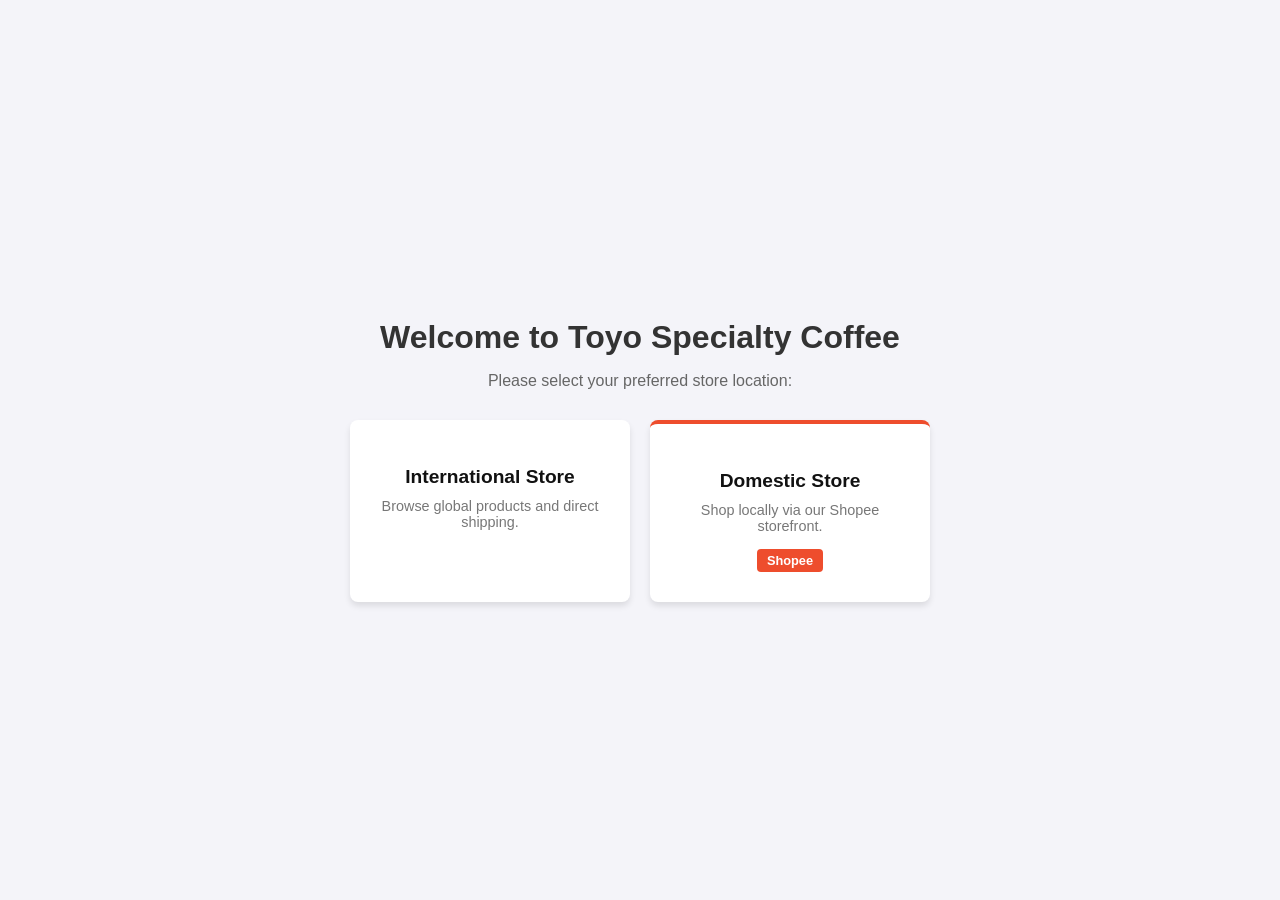
==== pages/option-equipment.html @ 9ed2d470 "Add files via upload UPDATE: AUGUST 8, 2026 ADDED Storefront for international and direct service." ====
<!DOCTYPE html>
<html lang="en">
<head>
    <meta charset="UTF-8">
    <meta name="viewport" content="width=device-width, initial-scale=1.0">
    <title>Select Your Store - Toyo Specialty Coffee</title>
    <link rel="stylesheet" href="option-style.css">
</head>
<body class="store-selector-body">

    <div class="selector-container">
        <h1>Welcome to Toyo Specialty Coffee</h1>
        <p>Please select your preferred store location:</p>

        <div class="store-options">
            <a href="/pages/Brewing Store/Brewing-Equipment.html" class="store-card">
                <h2>International Store</h2>
                <p>Browse global products and direct shipping.</p>
            </a>

            <a href="https://shopee.ph/toyocafeph?originalCategoryId=11034549#product_list" target="_blank" rel="noopener noreferrer" class="store-card shopee-card">
                <h2>Domestic Store</h2>
                <p>Shop locally via our Shopee storefront.</p>
                <span class="badge">Shopee</span>
            </a>
        </div>
    </div>

    </body>
</html>
---- pages/option-style.css ----
/* Store Selector Styles */
.store-selector-body {
    font-family: Arial, sans-serif;
    background-color: #f4f4f9;
    margin: 0;
    display: flex;
    justify-content: center;
    align-items: center;
    height: 100vh;
}

.selector-container {
    text-align: center;
    max-width: 600px;
    padding: 20px;
}

.selector-container h1 {
    color: #333;
    margin-bottom: 10px;
}

.selector-container p {
    color: #666;
    margin-bottom: 30px;
}

.store-options {
    display: flex;
    gap: 20px;
    justify-content: center;
    flex-wrap: wrap;
}

.store-card {
    background: #ffffff;
    padding: 30px;
    border-radius: 8px;
    text-decoration: none;
    color: #333;
    width: 220px;
    box-shadow: 0 4px 6px rgba(0,0,0,0.1);
    transition: transform 0.2s, box-shadow 0.2s;
    position: relative;
}

.store-card:hover {
    transform: translateY(-5px);
    box-shadow: 0 6px 12px rgba(0,0,0,0.15);
}

.store-card h2 {
    font-size: 1.2rem;
    margin-bottom: 10px;
    color: #111;
}

.store-card p {
    font-size: 0.9rem;
    color: #777;
    margin: 0;
}

.shopee-card {
    border-top: 4px solid #ee4d2d; /* Shopee's signature orange color */
}

.badge {
    display: inline-block;
    margin-top: 15px;
    background-color: #ee4d2d;
    color: white;
    padding: 4px 10px;
    font-size: 0.8rem;
    border-radius: 4px;
    font-weight: bold;
}
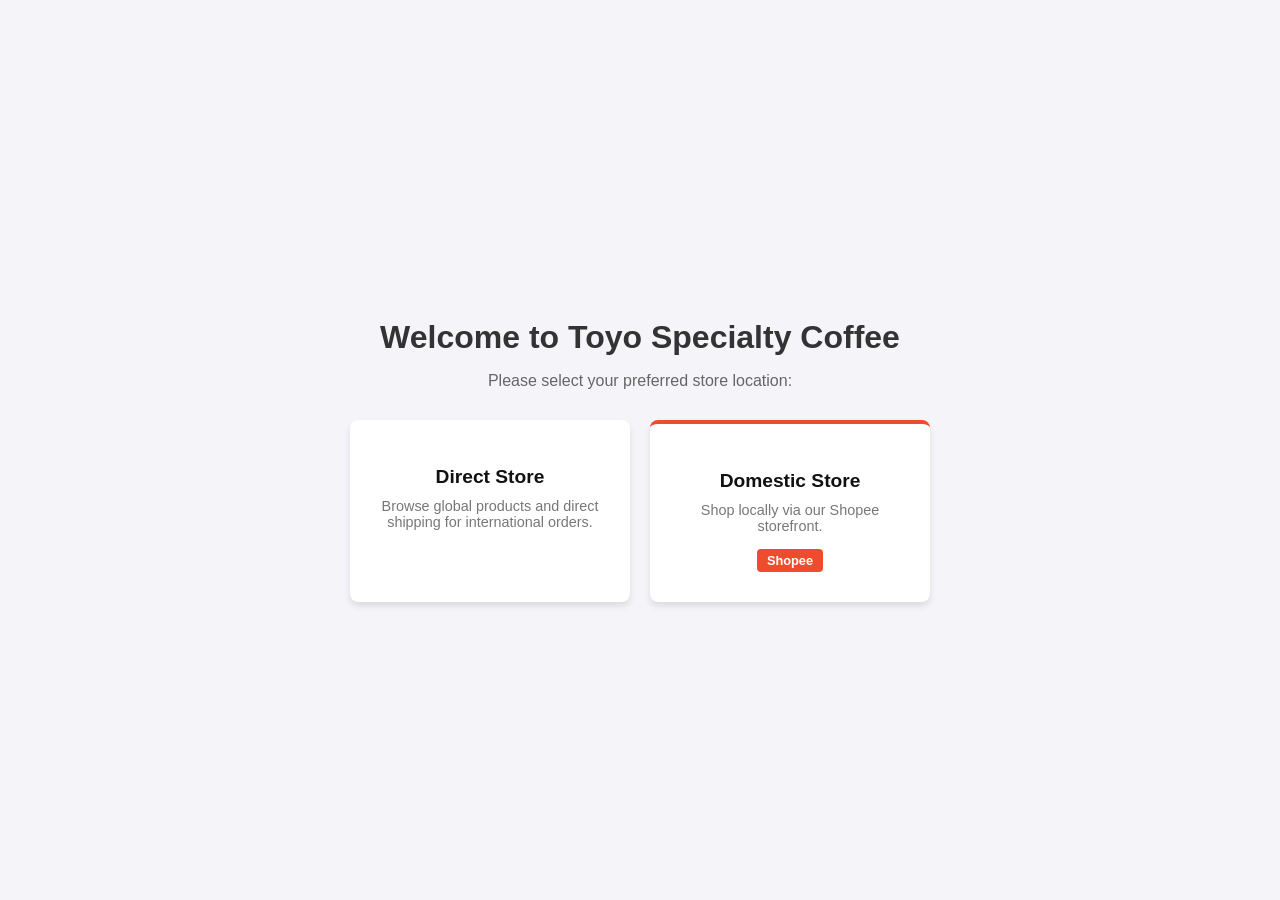
==== commit 24bc2549: "Update option-equipment.html" ====
--- a/pages/option-equipment.html
+++ b/pages/option-equipment.html
@@ -4,7 +4,88 @@
     <meta charset="UTF-8">
     <meta name="viewport" content="width=device-width, initial-scale=1.0">
     <title>Select Your Store - Toyo Specialty Coffee</title>
-    <link rel="stylesheet" href="option-style.css">
+    <link rel="icon" href="/images/icon_image.jpg" type="image/jpg">
+    
+    <style>
+        /* Store Selector Styles */
+        .store-selector-body {
+            font-family: Arial, sans-serif;
+            background-color: #f4f4f9;
+            margin: 0;
+            display: flex;
+            justify-content: center;
+            align-items: center;
+            height: 100vh;
+        }
+
+        .selector-container {
+            text-align: center;
+            max-width: 600px;
+            padding: 20px;
+        }
+
+        .selector-container h1 {
+            color: #333;
+            margin-bottom: 10px;
+        }
+
+        .selector-container p {
+            color: #666;
+            margin-bottom: 30px;
+        }
+
+        .store-options {
+            display: flex;
+            gap: 20px;
+            justify-content: center;
+            flex-wrap: wrap;
+        }
+
+        .store-card {
+            background: #ffffff;
+            padding: 30px;
+            border-radius: 8px;
+            text-decoration: none;
+            color: #333;
+            width: 220px;
+            box-shadow: 0 4px 6px rgba(0,0,0,0.1);
+            transition: transform 0.2s, box-shadow 0.2s;
+            position: relative;
+        }
+
+        .store-card:hover {
+            transform: translateY(-5px);
+            box-shadow: 0 6px 12px rgba(0,0,0,0.15);
+        }
+
+        .store-card h2 {
+            font-size: 1.2rem;
+            margin-bottom: 10px;
+            color: #111;
+        }
+
+        .store-card p {
+            font-size: 0.9rem;
+            color: #777;
+            margin: 0;
+        }
+
+        .shopee-card {
+            border-top: 4px solid #ee4d2d; /* Shopee's signature orange color */
+        }
+
+        .badge {
+            display: inline-block;
+            margin-top: 15px;
+            background-color: #ee4d2d;
+            color: white;
+            padding: 4px 10px;
+            font-size: 0.8rem;
+            border-radius: 4px;
+            font-weight: bold;
+        }
+
+    </style>
 </head>
 <body class="store-selector-body">
 
@@ -14,8 +95,8 @@
 
         <div class="store-options">
             <a href="/pages/Brewing Store/Brewing-Equipment.html" class="store-card">
-                <h2>International Store</h2>
-                <p>Browse global products and direct shipping.</p>
+                <h2>Direct Store</h2>
+                <p>Browse global products and direct shipping for international orders.</p>
             </a>
 
             <a href="https://shopee.ph/toyocafeph?originalCategoryId=11034549#product_list" target="_blank" rel="noopener noreferrer" class="store-card shopee-card">
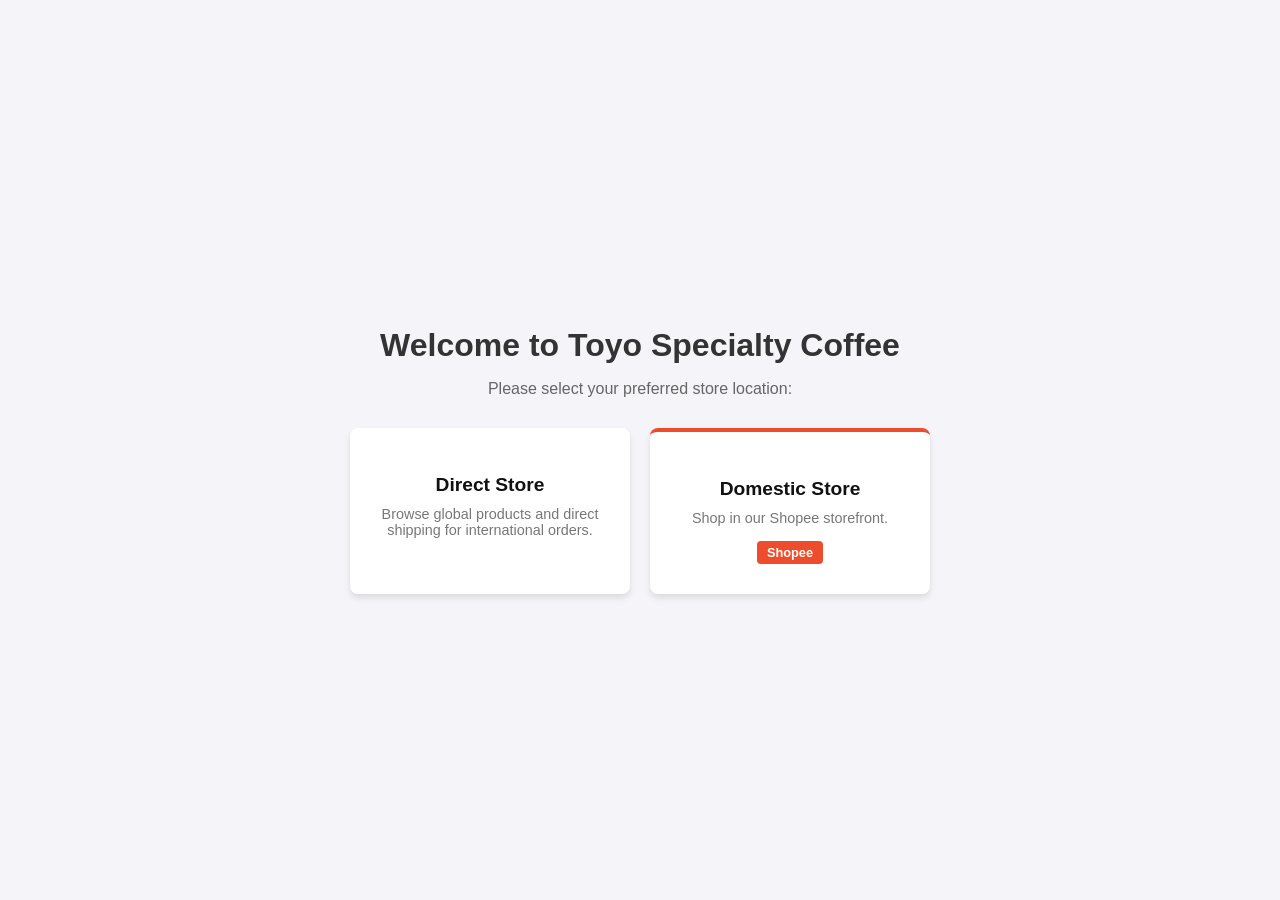
==== commit ac57f9c7: "Update option-equipment.html" ====
--- a/pages/option-equipment.html
+++ b/pages/option-equipment.html
@@ -94,18 +94,18 @@
         <p>Please select your preferred store location:</p>
 
         <div class="store-options">
-            <a href="/pages/Brewing Store/Brewing-Equipment.html" class="store-card">
+            <a href="store.toyocafe.org" class="store-card">
                 <h2>Direct Store</h2>
                 <p>Browse global products and direct shipping for international orders.</p>
             </a>
 
             <a href="https://shopee.ph/toyocafeph?originalCategoryId=11034549#product_list" target="_blank" rel="noopener noreferrer" class="store-card shopee-card">
                 <h2>Domestic Store</h2>
-                <p>Shop locally via our Shopee storefront.</p>
+                <p>Shop in our Shopee storefront.</p>
                 <span class="badge">Shopee</span>
             </a>
         </div>
     </div>
 
     </body>
-</html>+</html>
